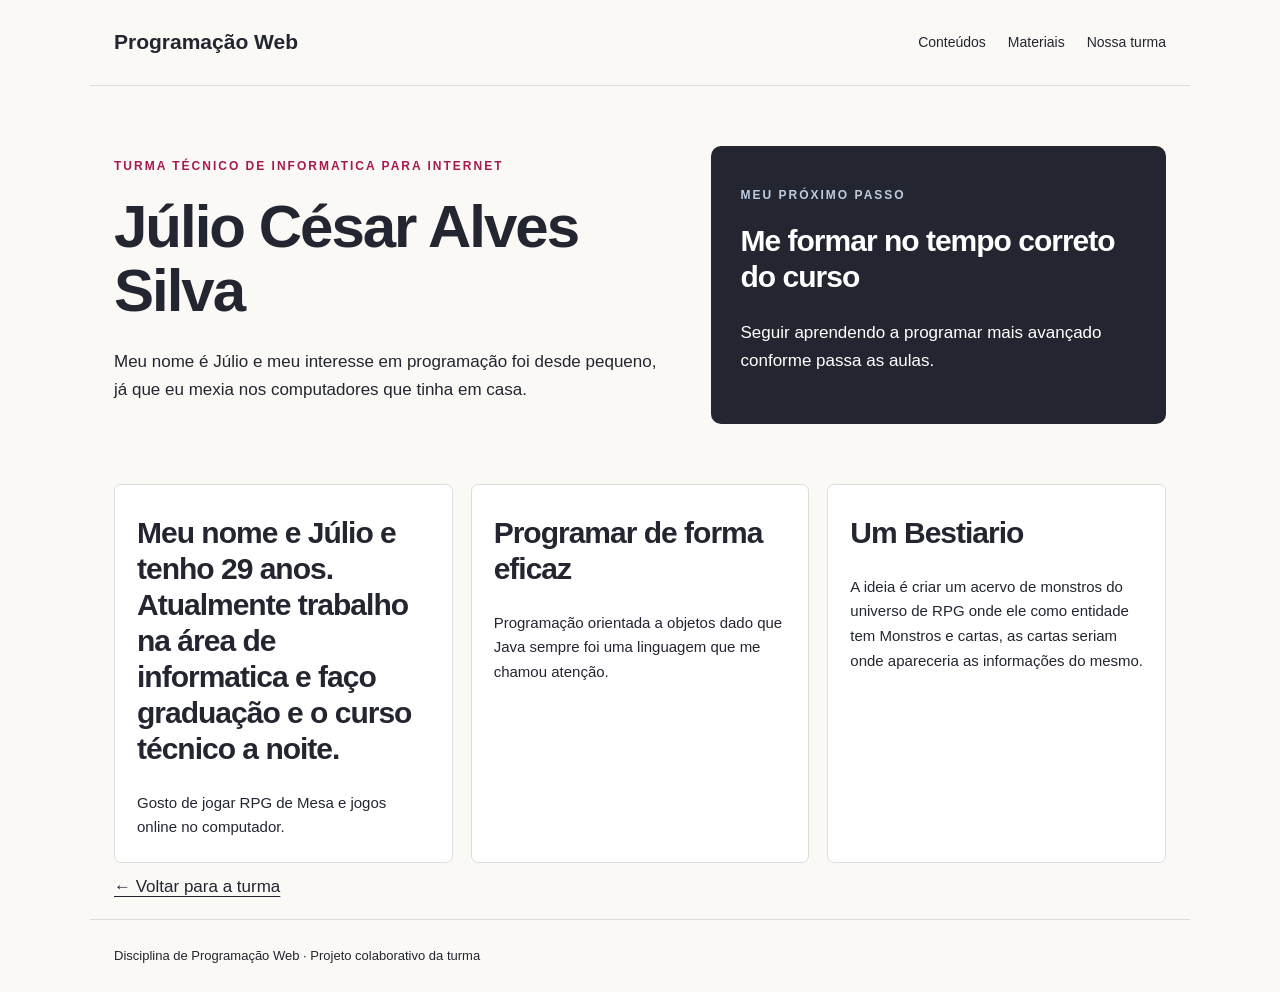
==== alunos/juliocesar.html @ 2c29482d "ApresentaçãoJulio" ====
<!doctype html>
<html lang="pt-BR"><head><meta charset="UTF-8"><meta name="viewport" content="width=device-width, initial-scale=1"><meta name="description" content="Apresentação do aluno — Programação Web"><title>Apresentação do aluno | Programação Web</title><link rel="stylesheet" href="../style.css"></head><body>
<header><a class="brand" href="../index.html">Programação Web</a><nav aria-label="Navegação principal"><a href="../index.html#conteudos">Conteúdos</a><a href="../index.html#materiais">Materiais</a><a href="../alunos/index.html">Nossa turma</a></nav></header>
<main>
<!-- Copie este arquivo; não edite o template original.
Troque também o title e a meta description no head pelo seu nome. -->
<section class="hero"><div><p class="eyebrow">Turma técnico de informatica para internet</p><h1>Júlio César Alves Silva</h1><p>Meu nome é Júlio e meu interesse em programação foi desde pequeno, já que eu mexia nos computadores que tinha em casa.</p></div><aside class="board"><p class="eyebrow">Meu próximo passo</p><h2>Me formar no tempo correto do curso</h2><p>Seguir aprendendo a programar mais avançado conforme passa as aulas.</p></aside></section>
<div class="grid"><section class="card"><h2>Meu nome e Júlio e tenho 29 anos. Atualmente trabalho na área de informatica e faço graduação e o curso técnico a noite.</h2><p>Gosto de jogar RPG de Mesa e jogos online no computador.</p></section><section class="card"><h2>Programar de forma eficaz</h2><p>Programação orientada a objetos dado que Java sempre foi uma linguagem que me chamou atenção.</p></section><section class="card"><h2>Um Bestiario</h2><p>A ideia é criar um acervo de monstros do universo de RPG onde ele como entidade tem Monstros e cartas, as cartas seriam onde apareceria as informações do mesmo.</p></section></div>
<p><a href="index.html">← Voltar para a turma</a></p>
</main><footer>Disciplina de Programação Web · Projeto colaborativo da turma</footer></body></html>
---- style.css ----
:root { --accent: #a51b50; --soft: #f9eaf0; --ink: #232630; --paper: #faf9f6; }
* { box-sizing: border-box; }
html { scroll-behavior: smooth; }
body { margin: 0; color: var(--ink); background: var(--paper); font: 17px/1.65 Arial, sans-serif; }
a { color: inherit; text-underline-offset: 4px; }
a:focus-visible, summary:focus-visible { outline: 3px solid var(--accent); outline-offset: 4px; }
header, main, footer { max-width: 1100px; margin: auto; padding: 0 24px; }
header { display: flex; justify-content: space-between; align-items: center; gap: 20px; padding-top: 25px; padding-bottom: 25px; border-bottom: 1px solid #ddd; }
.brand { font-weight: 800; text-decoration: none; font-size: 21px; }
.brand span { color: var(--accent); }
nav { display: flex; gap: 22px; flex-wrap: wrap; font-size: 14px; }
nav a { text-decoration: none; }
nav a:hover { text-decoration: underline; }
.hero { display: grid; grid-template-columns: 1.2fr 1fr; align-items: center; gap: 50px; padding: 60px 0; }
.eyebrow { color: var(--accent); font-size: 12px; letter-spacing: 2px; font-weight: 800; text-transform: uppercase; }
h1 { font-size: clamp(38px, 5vw, 60px); line-height: 1.08; letter-spacing: -2px; margin: 15px 0 24px; }
h2 { font-size: 30px; line-height: 1.2; letter-spacing: -1px; margin: 8px 0 24px; }
h3 { font-size: 19px; line-height: 1.3; margin: 8px 0; }
p { margin: 10px 0 18px; }
.button { display: inline-block; background: var(--accent); color: white; border-radius: 5px; padding: 12px 20px; font-weight: bold; text-decoration: none; }
.board { background: var(--ink); color: white; padding: 30px; border-radius: 10px; }
.board .eyebrow { color: #becbdf; }
.flow { display: flex; align-items: center; flex-wrap: wrap; gap: 10px; }
.node { padding: 8px 12px; border: 1px solid #8995a9; border-radius: 4px; }
section[id] { padding: 40px 0; border-top: 1px solid #ddd; scroll-margin-top: 20px; }
.grid { display: grid; grid-template-columns: repeat(3, 1fr); gap: 18px; }
.card { background: white; border: 1px solid #ddd; border-radius: 7px; padding: 22px; min-width: 0; }
.number { font: bold 13px monospace; color: var(--accent); }
.card p { font-size: 15px; margin-bottom: 0; }
.split { display: grid; grid-template-columns: 1fr 1fr; gap: 28px; }
.split > * { min-width: 0; }
.note { background: var(--soft); padding: 24px; border-radius: 7px; }
ul, ol { padding-left: 23px; }
li { margin: 9px 0; }
code { font-size: .88em; overflow-wrap: anywhere; }
pre { background: #232630; color: #f4f6fb; padding: 18px; border-radius: 6px; overflow-x: auto; font-size: 13px; line-height: 1.7; }
pre code { font-size: inherit; overflow-wrap: normal; }
details { border-bottom: 1px solid #ddd; padding: 16px 0; }
summary { cursor: pointer; font-weight: bold; }
footer { border-top: 1px solid #ddd; padding-top: 25px; padding-bottom: 25px; font-size: 13px; display: flex; justify-content: space-between; flex-wrap: wrap; gap: 16px; }
@media(max-width:700px) { header { align-items: flex-start; flex-direction: column; } .hero,.split,.grid { grid-template-columns: 1fr; } .hero { padding: 36px 0; gap: 25px; } h1 { letter-spacing: -1px; } }
@media(prefers-reduced-motion:reduce) { html { scroll-behavior: auto; } }
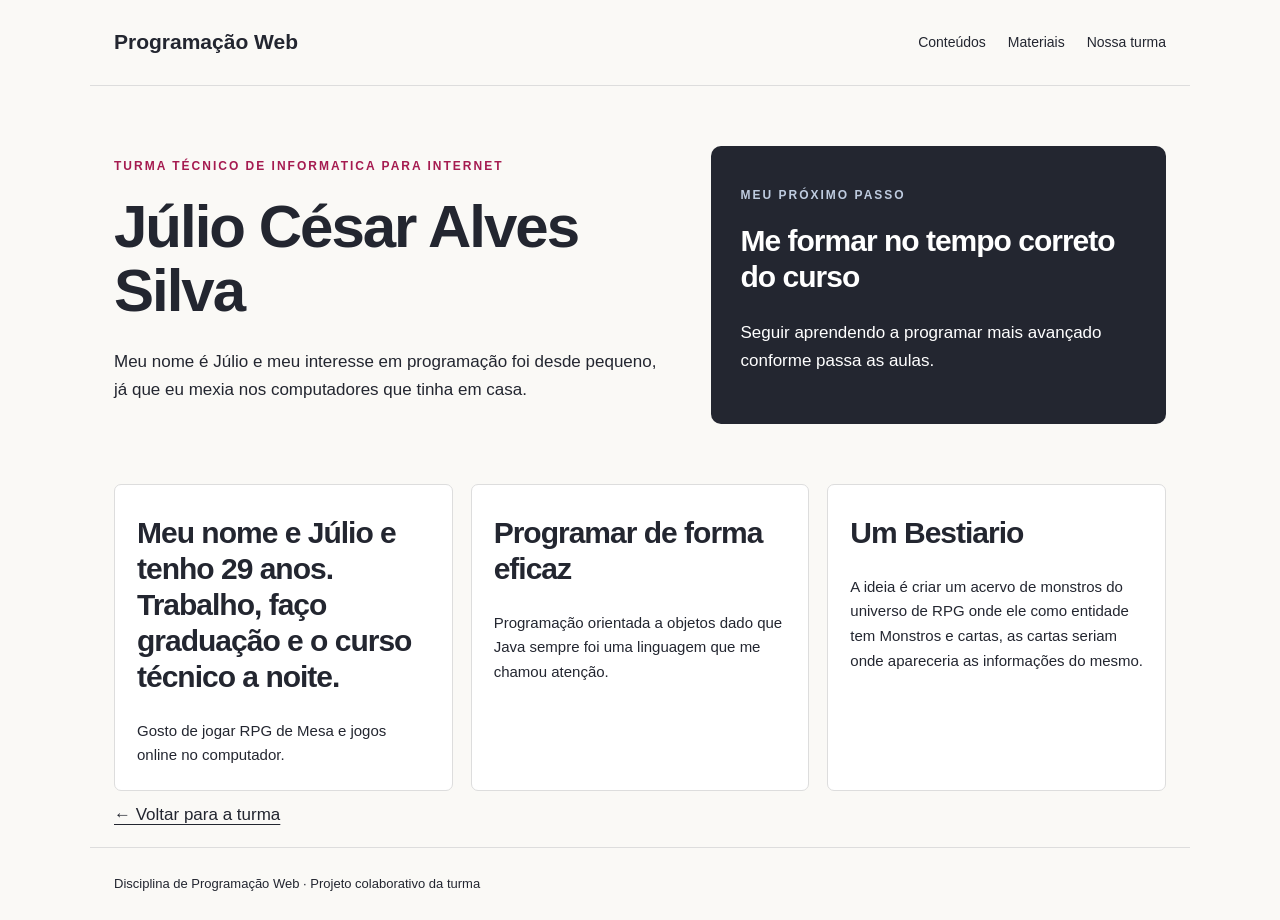
==== commit 69977f87: "MudançaApresentacao" ====
--- a/alunos/juliocesar.html
+++ b/alunos/juliocesar.html
@@ -5,6 +5,6 @@
 <!-- Copie este arquivo; não edite o template original.
 Troque também o title e a meta description no head pelo seu nome. -->
 <section class="hero"><div><p class="eyebrow">Turma técnico de informatica para internet</p><h1>Júlio César Alves Silva</h1><p>Meu nome é Júlio e meu interesse em programação foi desde pequeno, já que eu mexia nos computadores que tinha em casa.</p></div><aside class="board"><p class="eyebrow">Meu próximo passo</p><h2>Me formar no tempo correto do curso</h2><p>Seguir aprendendo a programar mais avançado conforme passa as aulas.</p></aside></section>
-<div class="grid"><section class="card"><h2>Meu nome e Júlio e tenho 29 anos. Atualmente trabalho na área de informatica e faço graduação e o curso técnico a noite.</h2><p>Gosto de jogar RPG de Mesa e jogos online no computador.</p></section><section class="card"><h2>Programar de forma eficaz</h2><p>Programação orientada a objetos dado que Java sempre foi uma linguagem que me chamou atenção.</p></section><section class="card"><h2>Um Bestiario</h2><p>A ideia é criar um acervo de monstros do universo de RPG onde ele como entidade tem Monstros e cartas, as cartas seriam onde apareceria as informações do mesmo.</p></section></div>
+<div class="grid"><section class="card"><h2>Meu nome e Júlio e tenho 29 anos. Trabalho, faço graduação e o curso técnico a noite.</h2><p>Gosto de jogar RPG de Mesa e jogos online no computador.</p></section><section class="card"><h2>Programar de forma eficaz</h2><p>Programação orientada a objetos dado que Java sempre foi uma linguagem que me chamou atenção.</p></section><section class="card"><h2>Um Bestiario</h2><p>A ideia é criar um acervo de monstros do universo de RPG onde ele como entidade tem Monstros e cartas, as cartas seriam onde apareceria as informações do mesmo.</p></section></div>
 <p><a href="index.html">← Voltar para a turma</a></p>
 </main><footer>Disciplina de Programação Web · Projeto colaborativo da turma</footer></body></html>
